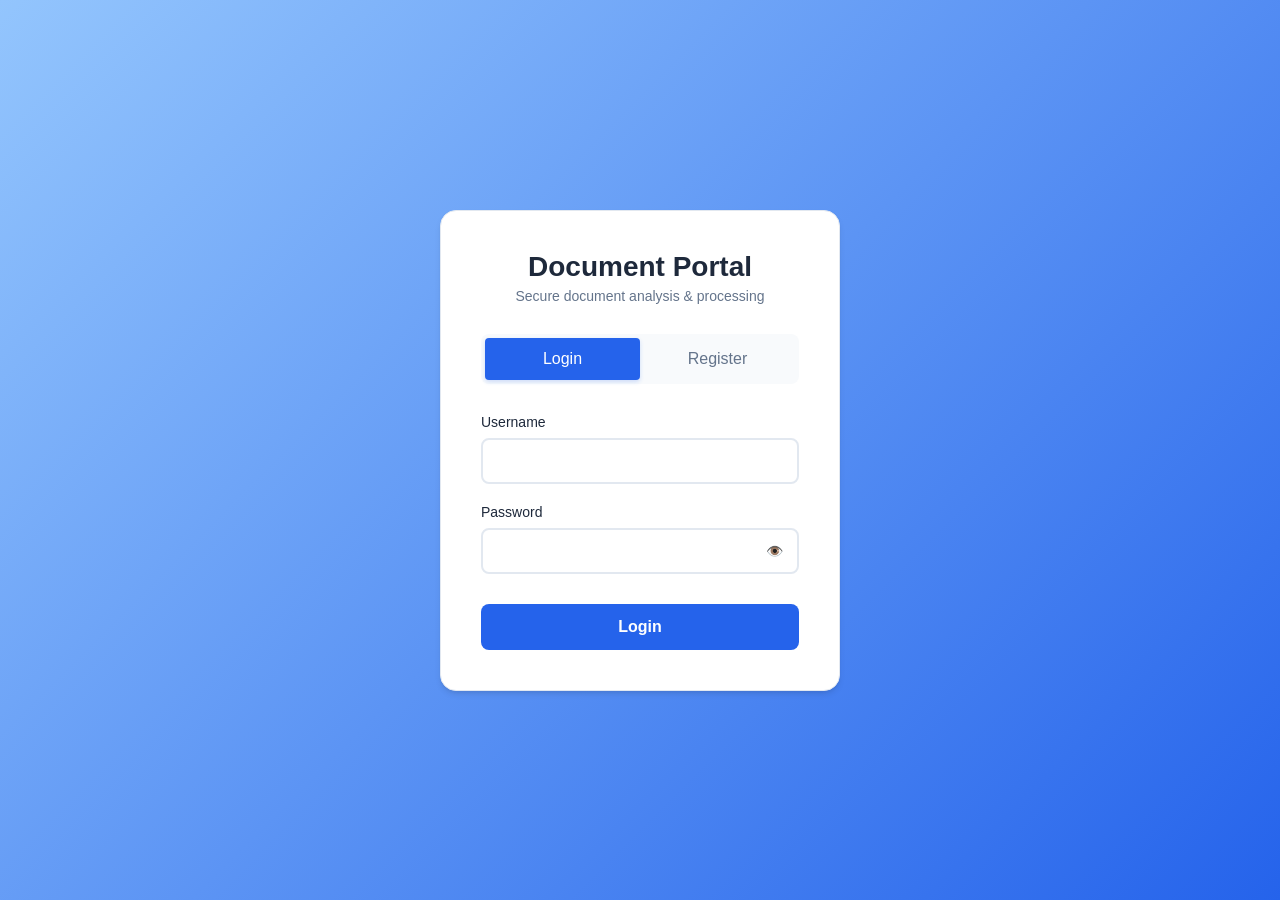
==== templates/auth.html @ d93ecd0e "Added auth and evaluation, changed ci/cd to docker" ====
<!DOCTYPE html>
<html lang="en">
  <head>
    <meta charset="UTF-8" />
    <meta name="viewport" content="width=device-width, initial-scale=1.0" />
    <title>Document Portal - Authentication</title>
    <style>
      * {
        margin: 0;
        padding: 0;
        box-sizing: border-box;
      }

      body {
        font-family: "Segoe UI", Tahoma, Geneva, Verdana, sans-serif;
        background: linear-gradient(135deg, #667eea 0%, #764ba2 100%);
        min-height: 100vh;
        display: flex;
        align-items: center;
        justify-content: center;
        padding: 20px;
      }

      .auth-container {
        background: rgba(255, 255, 255, 0.95);
        border-radius: 20px;
        box-shadow: 0 20px 40px rgba(0, 0, 0, 0.1);
        padding: 40px;
        width: 100%;
        max-width: 400px;
        backdrop-filter: blur(10px);
        border: 1px solid rgba(255, 255, 255, 0.2);
      }

      .logo {
        text-align: center;
        margin-bottom: 30px;
      }

      .logo h1 {
        color: #333;
        font-size: 28px;
        font-weight: 700;
        margin-bottom: 5px;
      }

      .logo p {
        color: #666;
        font-size: 14px;
      }

      .tab-container {
        display: flex;
        margin-bottom: 30px;
        border-radius: 10px;
        background: #f8f9fa;
        padding: 5px;
      }

      .tab {
        flex: 1;
        padding: 12px;
        text-align: center;
        border-radius: 8px;
        cursor: pointer;
        transition: all 0.3s ease;
        font-weight: 500;
        color: #666;
      }

      .tab.active {
        background: #667eea;
        color: white;
        box-shadow: 0 2px 10px rgba(102, 126, 234, 0.3);
      }

      .form-container {
        position: relative;
        overflow: hidden;
      }

      .form {
        transition: all 0.3s ease;
      }

      .form.hidden {
        transform: translateX(-100%);
        opacity: 0;
        position: absolute;
        top: 0;
        left: 0;
        width: 100%;
      }

      .form-group {
        margin-bottom: 20px;
      }

      .form-group label {
        display: block;
        margin-bottom: 8px;
        color: #333;
        font-weight: 500;
        font-size: 14px;
      }

      .form-control {
        width: 100%;
        padding: 12px 16px;
        border: 2px solid #e1e5e9;
        border-radius: 10px;
        font-size: 16px;
        transition: all 0.3s ease;
        background: #fff;
      }

      .form-control:focus {
        outline: none;
        border-color: #667eea;
        box-shadow: 0 0 0 3px rgba(102, 126, 234, 0.1);
      }

      /* Updated color scheme */
      :root {
        --primary: #2563eb;
        --primary-dark: #1d4ed8;
        --primary-light: #93c5fd;
        --secondary: #64748b;
        --secondary-light: #94a3b8;
        --accent: #f59e0b;
        --background: #f8fafc;
        --card-bg: #ffffff;
        --text: #1e293b;
        --text-light: #64748b;
        --text-lighter: #94a3b8;
        --border: #e2e8f0;
        --success: #10b981;
        --error: #ef4444;
        --warning: #f59e0b;
        --info: #3b82f6;
        --radius: 8px;
        --shadow: 0 4px 6px -1px rgba(0, 0, 0, 0.1),
          0 2px 4px -1px rgba(0, 0, 0, 0.06);
        --transition: all 0.3s ease;
      }

      body {
        font-family: "Inter", -apple-system, BlinkMacSystemFont, "Segoe UI",
          sans-serif;
        background: var(--background);
        background-image: linear-gradient(
          135deg,
          var(--primary-light) 0%,
          var(--primary) 100%
        );
        min-height: 100vh;
        display: flex;
        align-items: center;
        justify-content: center;
        padding: 20px;
      }

      .auth-container {
        background: var(--card-bg);
        border-radius: 16px;
        box-shadow: var(--shadow);
        padding: 40px;
        width: 100%;
        max-width: 400px;
        border: 1px solid var(--border);
      }

      .logo h1 {
        color: var(--text);
        font-size: 28px;
        font-weight: 700;
        margin-bottom: 5px;
      }

      .logo p {
        color: var(--text-light);
        font-size: 14px;
      }

      .tab-container {
        display: flex;
        margin-bottom: 30px;
        border-radius: var(--radius);
        background: var(--background);
        padding: 4px;
      }

      .tab {
        flex: 1;
        padding: 12px;
        text-align: center;
        border-radius: calc(var(--radius) - 4px);
        cursor: pointer;
        transition: var(--transition);
        font-weight: 500;
        color: var(--text-light);
      }

      .tab.active {
        background: var(--primary);
        color: white;
        box-shadow: 0 2px 4px rgba(37, 99, 235, 0.2);
      }

      .form-control {
        width: 100%;
        padding: 12px 16px;
        border: 2px solid var(--border);
        border-radius: var(--radius);
        font-size: 16px;
        transition: var(--transition);
        background: var(--card-bg);
        color: var(--text);
      }

      .form-control:focus {
        outline: none;
        border-color: var(--primary);
        box-shadow: 0 0 0 3px rgba(37, 99, 235, 0.1);
      }

      .form-group label {
        display: block;
        margin-bottom: 8px;
        color: var(--text);
        font-weight: 500;
        font-size: 14px;
      }

      .btn {
        width: 100%;
        padding: 14px;
        background: var(--primary);
        color: white;
        border: none;
        border-radius: var(--radius);
        font-size: 16px;
        font-weight: 600;
        cursor: pointer;
        transition: var(--transition);
        margin-top: 10px;
      }

      .btn:hover {
        background: var(--primary-dark);
        transform: translateY(-2px);
        box-shadow: 0 8px 15px rgba(37, 99, 235, 0.3);
      }

      .btn:active {
        transform: translateY(0);
      }

      .btn:disabled {
        opacity: 0.6;
        cursor: not-allowed;
        transform: none;
      }

      .alert {
        padding: 12px 16px;
        border-radius: var(--radius);
        margin-bottom: 20px;
        font-size: 14px;
        font-weight: 500;
      }

      .alert-success {
        background: rgba(16, 185, 129, 0.1);
        color: var(--success);
        border: 1px solid rgba(16, 185, 129, 0.2);
      }

      .alert-error {
        background: rgba(239, 68, 68, 0.1);
        color: var(--error);
        border: 1px solid rgba(239, 68, 68, 0.2);
      }

      .loading {
        display: inline-block;
        width: 20px;
        height: 20px;
        border: 2px solid rgba(255, 255, 255, 0.3);
        border-radius: 50%;
        border-top-color: white;
        animation: spin 0.8s ease-in-out infinite;
      }

      @keyframes spin {
        to {
          transform: rotate(360deg);
        }
      }

      .hidden {
        display: none !important;
      }

      .password-toggle {
        position: relative;
      }

      .password-toggle-btn {
        position: absolute;
        right: 12px;
        top: 50%;
        transform: translateY(-50%);
        background: none;
        border: none;
        color: var(--text-light);
        cursor: pointer;
        font-size: 14px;
        padding: 4px;
      }

      .password-toggle-btn:hover {
        color: var(--primary);
      }

      @media (max-width: 480px) {
        .auth-container {
          padding: 30px 20px;
        }

        .logo h1 {
          font-size: 24px;
        }
      }
    </style>
  </head>
  <body>
    <div class="auth-container">
      <div class="logo">
        <h1>Document Portal</h1>
        <p>Secure document analysis & processing</p>
      </div>

      <div class="tab-container">
        <div class="tab active" id="loginTab">Login</div>
        <div class="tab" id="registerTab">Register</div>
      </div>

      <div class="form-container">
        <!-- Login Form -->
        <form id="loginForm" class="form">
          <div id="loginAlert"></div>

          <div class="form-group">
            <label for="loginUsername">Username</label>
            <input
              type="text"
              id="loginUsername"
              class="form-control"
              required
            />
          </div>

          <div class="form-group">
            <label for="loginPassword">Password</label>
            <div class="password-toggle">
              <input
                type="password"
                id="loginPassword"
                class="form-control"
                required
              />
              <button
                type="button"
                class="password-toggle-btn"
                onclick="togglePassword('loginPassword')"
              >
                👁️
              </button>
            </div>
          </div>

          <button type="submit" class="btn" id="loginBtn">
            <span class="btn-text">Login</span>
            <span class="loading hidden"></span>
          </button>
        </form>

        <!-- Register Form -->
        <form id="registerForm" class="form hidden">
          <div id="registerAlert"></div>

          <div class="form-group">
            <label for="registerEmail">Email</label>
            <input
              type="email"
              id="registerEmail"
              class="form-control"
              required
            />
          </div>

          <div class="form-group">
            <label for="registerUsername">Username</label>
            <input
              type="text"
              id="registerUsername"
              class="form-control"
              minlength="3"
              required
            />
          </div>

          <div class="form-group">
            <label for="registerPassword">Password</label>
            <div class="password-toggle">
              <input
                type="password"
                id="registerPassword"
                class="form-control"
                minlength="6"
                required
              />
              <button
                type="button"
                class="password-toggle-btn"
                onclick="togglePassword('registerPassword')"
              >
                👁️
              </button>
            </div>
          </div>

          <div class="form-group">
            <label for="confirmPassword">Confirm Password</label>
            <div class="password-toggle">
              <input
                type="password"
                id="confirmPassword"
                class="form-control"
                minlength="6"
                required
              />
              <button
                type="button"
                class="password-toggle-btn"
                onclick="togglePassword('confirmPassword')"
              >
                👁️
              </button>
            </div>
          </div>

          <button type="submit" class="btn" id="registerBtn">
            <span class="btn-text">Register</span>
            <span class="loading hidden"></span>
          </button>
        </form>
      </div>
    </div>

    <script>
      // Tab switching
      const loginTab = document.getElementById("loginTab");
      const registerTab = document.getElementById("registerTab");
      const loginForm = document.getElementById("loginForm");
      const registerForm = document.getElementById("registerForm");

      loginTab.addEventListener("click", () => {
        loginTab.classList.add("active");
        registerTab.classList.remove("active");
        loginForm.classList.remove("hidden");
        registerForm.classList.add("hidden");
        clearAlerts();
      });

      registerTab.addEventListener("click", () => {
        registerTab.classList.add("active");
        loginTab.classList.remove("active");
        registerForm.classList.remove("hidden");
        loginForm.classList.add("hidden");
        clearAlerts();
      });

      // Password toggle
      function togglePassword(inputId) {
        const input = document.getElementById(inputId);
        const btn = input.nextElementSibling;

        if (input.type === "password") {
          input.type = "text";
          btn.textContent = "🙈";
        } else {
          input.type = "password";
          btn.textContent = "👁️";
        }
      }

      // Clear alerts
      function clearAlerts() {
        document.getElementById("loginAlert").innerHTML = "";
        document.getElementById("registerAlert").innerHTML = "";
      }

      // Show alert
      function showAlert(elementId, message, type) {
        const alertDiv = document.getElementById(elementId);
        alertDiv.innerHTML = `<div class="alert alert-${type}">${message}</div>`;
      }

      // Show loading
      function showLoading(btnId, show) {
        const btn = document.getElementById(btnId);
        const text = btn.querySelector(".btn-text");
        const loading = btn.querySelector(".loading");

        if (show) {
          text.classList.add("hidden");
          loading.classList.remove("hidden");
          btn.disabled = true;
        } else {
          text.classList.remove("hidden");
          loading.classList.add("hidden");
          btn.disabled = false;
        }
      }

      // Login form handler
      document
        .getElementById("loginForm")
        .addEventListener("submit", async (e) => {
          e.preventDefault();

          const username = document.getElementById("loginUsername").value;
          const password = document.getElementById("loginPassword").value;

          clearAlerts();
          showLoading("loginBtn", true);

          try {
            const response = await fetch("/auth/login", {
              method: "POST",
              headers: {
                "Content-Type": "application/json",
              },
              body: JSON.stringify({
                username: username,
                password: password,
              }),
            });

            const data = await response.json();

            if (response.ok) {
              // Store token
              localStorage.setItem("token", data.access_token);
              localStorage.setItem(
                "tokenExpiry",
                Date.now() + data.expires_in * 1000
              );

              showAlert(
                "loginAlert",
                "Login successful! Redirecting...",
                "success"
              );

              // Redirect to dashboard
              setTimeout(() => {
                window.location.href = "/dashboard";
              }, 1000);
            } else {
              showAlert("loginAlert", data.detail || "Login failed", "error");
            }
          } catch (error) {
            showAlert(
              "loginAlert",
              "Network error. Please try again.",
              "error"
            );
          } finally {
            showLoading("loginBtn", false);
          }
        });

      // Register form handler
      document
        .getElementById("registerForm")
        .addEventListener("submit", async (e) => {
          e.preventDefault();

          const email = document.getElementById("registerEmail").value;
          const username = document.getElementById("registerUsername").value;
          const password = document.getElementById("registerPassword").value;
          const confirmPassword =
            document.getElementById("confirmPassword").value;

          clearAlerts();

          // Client-side validation
          if (password !== confirmPassword) {
            showAlert("registerAlert", "Passwords do not match", "error");
            return;
          }

          if (password.length < 6) {
            showAlert(
              "registerAlert",
              "Password must be at least 6 characters",
              "error"
            );
            return;
          }

          if (username.length < 3) {
            showAlert(
              "registerAlert",
              "Username must be at least 3 characters",
              "error"
            );
            return;
          }

          showLoading("registerBtn", true);

          try {
            const response = await fetch("/auth/register", {
              method: "POST",
              headers: {
                "Content-Type": "application/json",
              },
              body: JSON.stringify({
                email: email,
                username: username,
                password: password,
                confirm_password: confirmPassword,
              }),
            });

            const data = await response.json();

            if (response.ok) {
              showAlert(
                "registerAlert",
                "Registration successful! Please login.",
                "success"
              );

              // Switch to login tab after successful registration
              setTimeout(() => {
                loginTab.click();
                document.getElementById("loginUsername").value = username;
              }, 1500);
            } else {
              showAlert(
                "registerAlert",
                data.detail || "Registration failed",
                "error"
              );
            }
          } catch (error) {
            showAlert(
              "registerAlert",
              "Network error. Please try again.",
              "error"
            );
          } finally {
            showLoading("registerBtn", false);
          }
        });

      // Check if user is already logged in
      function checkAuth() {
        const token = localStorage.getItem("token");
        const expiry = localStorage.getItem("tokenExpiry");

        if (token && expiry && Date.now() < parseInt(expiry)) {
          // User is logged in and token is not expired
          window.location.href = "/dashboard";
        }
      }

      // Check auth on page load
      checkAuth();

      // Auto-clear expired tokens
      setInterval(() => {
        const expiry = localStorage.getItem("tokenExpiry");
        if (expiry && Date.now() >= parseInt(expiry)) {
          localStorage.removeItem("token");
          localStorage.removeItem("tokenExpiry");
        }
      }, 60000); // Check every minute
    </script>
  </body>
</html>
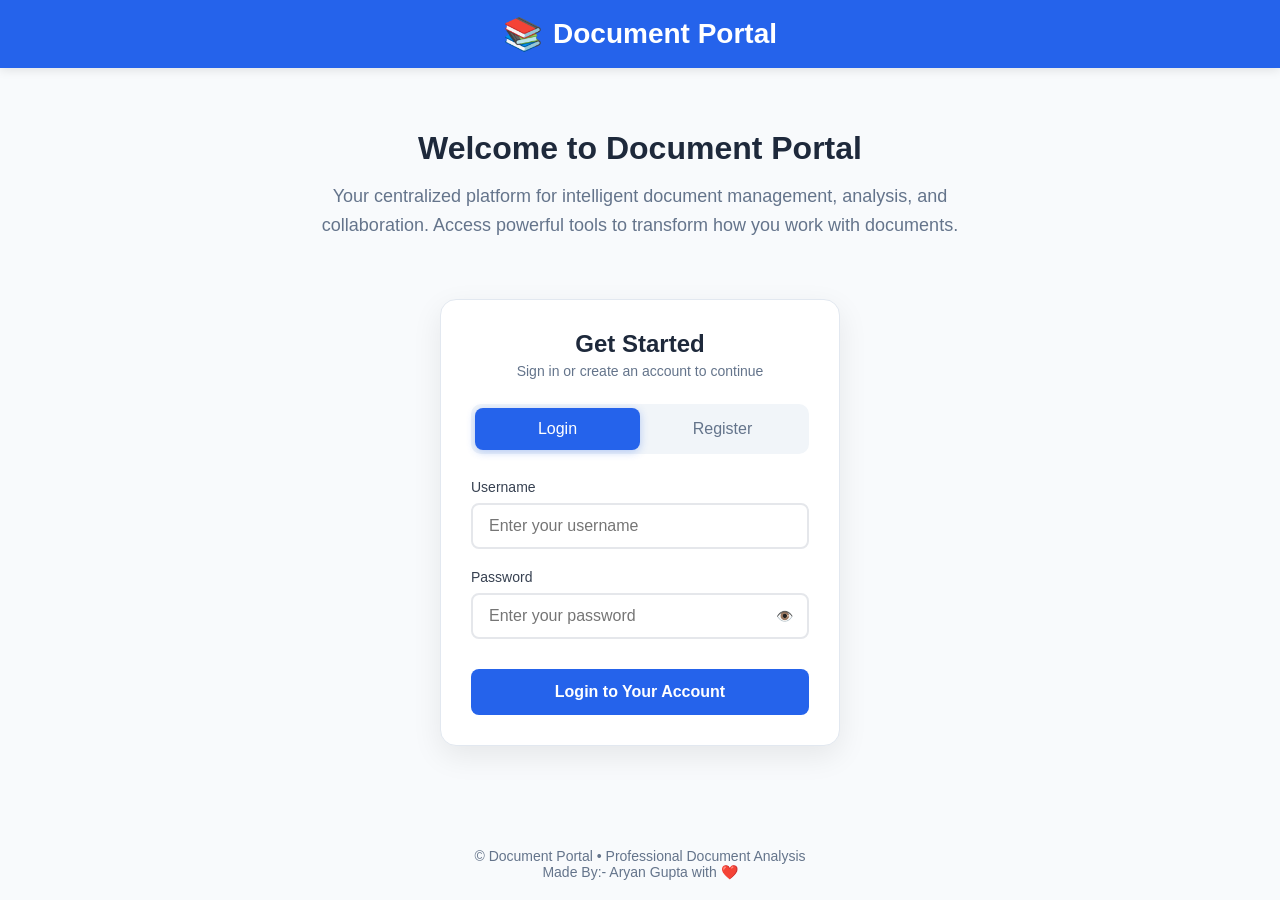
==== commit f30a7437: "Deployment ready" ====
--- a/templates/auth.html
+++ b/templates/auth.html
@@ -13,48 +13,189 @@
 
       body {
         font-family: "Segoe UI", Tahoma, Geneva, Verdana, sans-serif;
-        background: linear-gradient(135deg, #667eea 0%, #764ba2 100%);
+        background-color: #f8fafc;
         min-height: 100vh;
+        display: flex;
+        flex-direction: column;
+        padding: 0;
+      }
+
+      /* Navbar Styles */
+      .navbar {
+        background-color: #2563eb;
+        padding: 15px 0;
+        box-shadow: 0 2px 10px rgba(0, 0, 0, 0.1);
+        width: 100%;
+      }
+
+      .navbar-content {
         display: flex;
         align-items: center;
         justify-content: center;
-        padding: 20px;
-      }
-
-      .auth-container {
-        background: rgba(255, 255, 255, 0.95);
-        border-radius: 20px;
-        box-shadow: 0 20px 40px rgba(0, 0, 0, 0.1);
-        padding: 40px;
-        width: 100%;
-        max-width: 400px;
-        backdrop-filter: blur(10px);
-        border: 1px solid rgba(255, 255, 255, 0.2);
+        max-width: 1200px;
+        margin: 0 auto;
+        padding: 0 20px;
       }
 
       .logo {
-        text-align: center;
-        margin-bottom: 30px;
+        display: flex;
+        align-items: center;
+        color: white;
+        text-decoration: none;
+      }
+
+      .logo span {
+        font-size: 32px;
+        margin-right: 10px;
       }
 
       .logo h1 {
-        color: #333;
         font-size: 28px;
         font-weight: 700;
+        margin: 0;
+      }
+
+      /* Main Content */
+      .main-content {
+        display: flex;
+        justify-content: center;
+        align-items: center;
+        flex-grow: 1;
+        padding: 40px 20px;
+      }
+
+      .content-wrapper {
+        display: flex;
+        flex-direction: column;
+        max-width: 900px;
+        width: 100%;
+        gap: 40px;
+        align-items: center;
+      }
+
+      /* Welcome Section */
+      .welcome-section {
+        text-align: center;
+        max-width: 700px;
+        margin-bottom: 20px;
+      }
+
+      .welcome-section h2 {
+        color: #1e293b;
+        font-size: 32px;
+        margin-bottom: 15px;
+        font-weight: 700;
+      }
+
+      .welcome-section p {
+        color: #64748b;
+        font-size: 18px;
+        line-height: 1.6;
+      }
+
+      /* Cards Container */
+      .cards-container {
+        display: flex;
+        gap: 30px;
+        width: 100%;
+        justify-content: center;
+        flex-wrap: wrap;
+      }
+
+      /* Features Card */
+      .features-card {
+        flex: 1;
+        min-width: 300px;
+        max-width: 400px;
+        background: white;
+        border-radius: 16px;
+        padding: 30px;
+        box-shadow: 0 10px 30px rgba(0, 0, 0, 0.08);
+        border: 1px solid #e2e8f0;
+      }
+
+      .features-card h3 {
+        color: #1e293b;
+        font-size: 22px;
+        margin-bottom: 20px;
+        text-align: center;
+        font-weight: 600;
+      }
+
+      .features-list {
+        list-style: none;
+      }
+
+      .feature-item {
+        display: flex;
+        align-items: flex-start;
+        margin-bottom: 20px;
+        padding: 15px;
+        border-radius: 10px;
+        background: #f8fafc;
+        transition: transform 0.3s ease, box-shadow 0.3s ease;
+      }
+
+      .feature-item:hover {
+        transform: translateY(-3px);
+        box-shadow: 0 5px 15px rgba(0, 0, 0, 0.05);
+      }
+
+      .feature-icon {
+        font-size: 24px;
+        margin-right: 15px;
+        margin-top: 5px;
+        flex-shrink: 0;
+      }
+
+      .feature-content h4 {
+        color: #1e293b;
+        font-size: 16px;
         margin-bottom: 5px;
-      }
-
-      .logo p {
-        color: #666;
+        font-weight: 600;
+      }
+
+      .feature-content p {
+        color: #64748b;
+        font-size: 14px;
+        line-height: 1.5;
+      }
+
+      /* Auth Card */
+      .auth-card {
+        flex: 1;
+        min-width: 300px;
+        max-width: 400px;
+        background: white;
+        border-radius: 16px;
+        padding: 30px;
+        box-shadow: 0 10px 30px rgba(0, 0, 0, 0.08);
+        border: 1px solid #e2e8f0;
+      }
+
+      .logo-small {
+        text-align: center;
+        margin-bottom: 25px;
+      }
+
+      .logo-small h2 {
+        color: #1e293b;
+        font-size: 24px;
+        font-weight: 700;
+        margin-bottom: 5px;
+      }
+
+      .logo-small p {
+        color: #64748b;
         font-size: 14px;
       }
 
       .tab-container {
         display: flex;
-        margin-bottom: 30px;
+        margin-bottom: 25px;
         border-radius: 10px;
-        background: #f8f9fa;
-        padding: 5px;
+        background: #f1f5f9;
+        padding: 4px;
       }
 
       .tab {
@@ -65,13 +206,13 @@
         cursor: pointer;
         transition: all 0.3s ease;
         font-weight: 500;
-        color: #666;
+        color: #64748b;
       }
 
       .tab.active {
-        background: #667eea;
+        background: #2563eb;
         color: white;
-        box-shadow: 0 2px 10px rgba(102, 126, 234, 0.3);
+        box-shadow: 0 2px 8px rgba(37, 99, 235, 0.3);
       }
 
       .form-container {
@@ -99,7 +240,7 @@
       .form-group label {
         display: block;
         margin-bottom: 8px;
-        color: #333;
+        color: #374151;
         font-weight: 500;
         font-size: 14px;
       }
@@ -107,8 +248,8 @@
       .form-control {
         width: 100%;
         padding: 12px 16px;
-        border: 2px solid #e1e5e9;
-        border-radius: 10px;
+        border: 2px solid #e5e7eb;
+        border-radius: 8px;
         font-size: 16px;
         transition: all 0.3s ease;
         background: #fff;
@@ -116,138 +257,26 @@
 
       .form-control:focus {
         outline: none;
-        border-color: #667eea;
-        box-shadow: 0 0 0 3px rgba(102, 126, 234, 0.1);
-      }
-
-      /* Updated color scheme */
-      :root {
-        --primary: #2563eb;
-        --primary-dark: #1d4ed8;
-        --primary-light: #93c5fd;
-        --secondary: #64748b;
-        --secondary-light: #94a3b8;
-        --accent: #f59e0b;
-        --background: #f8fafc;
-        --card-bg: #ffffff;
-        --text: #1e293b;
-        --text-light: #64748b;
-        --text-lighter: #94a3b8;
-        --border: #e2e8f0;
-        --success: #10b981;
-        --error: #ef4444;
-        --warning: #f59e0b;
-        --info: #3b82f6;
-        --radius: 8px;
-        --shadow: 0 4px 6px -1px rgba(0, 0, 0, 0.1),
-          0 2px 4px -1px rgba(0, 0, 0, 0.06);
-        --transition: all 0.3s ease;
-      }
-
-      body {
-        font-family: "Inter", -apple-system, BlinkMacSystemFont, "Segoe UI",
-          sans-serif;
-        background: var(--background);
-        background-image: linear-gradient(
-          135deg,
-          var(--primary-light) 0%,
-          var(--primary) 100%
-        );
-        min-height: 100vh;
-        display: flex;
-        align-items: center;
-        justify-content: center;
-        padding: 20px;
-      }
-
-      .auth-container {
-        background: var(--card-bg);
-        border-radius: 16px;
-        box-shadow: var(--shadow);
-        padding: 40px;
-        width: 100%;
-        max-width: 400px;
-        border: 1px solid var(--border);
-      }
-
-      .logo h1 {
-        color: var(--text);
-        font-size: 28px;
-        font-weight: 700;
-        margin-bottom: 5px;
-      }
-
-      .logo p {
-        color: var(--text-light);
-        font-size: 14px;
-      }
-
-      .tab-container {
-        display: flex;
-        margin-bottom: 30px;
-        border-radius: var(--radius);
-        background: var(--background);
-        padding: 4px;
-      }
-
-      .tab {
-        flex: 1;
-        padding: 12px;
-        text-align: center;
-        border-radius: calc(var(--radius) - 4px);
-        cursor: pointer;
-        transition: var(--transition);
-        font-weight: 500;
-        color: var(--text-light);
-      }
-
-      .tab.active {
-        background: var(--primary);
-        color: white;
-        box-shadow: 0 2px 4px rgba(37, 99, 235, 0.2);
-      }
-
-      .form-control {
-        width: 100%;
-        padding: 12px 16px;
-        border: 2px solid var(--border);
-        border-radius: var(--radius);
-        font-size: 16px;
-        transition: var(--transition);
-        background: var(--card-bg);
-        color: var(--text);
-      }
-
-      .form-control:focus {
-        outline: none;
-        border-color: var(--primary);
+        border-color: #2563eb;
         box-shadow: 0 0 0 3px rgba(37, 99, 235, 0.1);
-      }
-
-      .form-group label {
-        display: block;
-        margin-bottom: 8px;
-        color: var(--text);
-        font-weight: 500;
-        font-size: 14px;
       }
 
       .btn {
         width: 100%;
         padding: 14px;
-        background: var(--primary);
+        background: #2563eb;
         color: white;
         border: none;
-        border-radius: var(--radius);
+        border-radius: 8px;
         font-size: 16px;
         font-weight: 600;
         cursor: pointer;
-        transition: var(--transition);
+        transition: all 0.3s ease;
         margin-top: 10px;
       }
 
       .btn:hover {
-        background: var(--primary-dark);
+        background: #1d4ed8;
         transform: translateY(-2px);
         box-shadow: 0 8px 15px rgba(37, 99, 235, 0.3);
       }
@@ -264,7 +293,7 @@
 
       .alert {
         padding: 12px 16px;
-        border-radius: var(--radius);
+        border-radius: 8px;
         margin-bottom: 20px;
         font-size: 14px;
         font-weight: 500;
@@ -272,13 +301,13 @@
 
       .alert-success {
         background: rgba(16, 185, 129, 0.1);
-        color: var(--success);
+        color: #10b981;
         border: 1px solid rgba(16, 185, 129, 0.2);
       }
 
       .alert-error {
         background: rgba(239, 68, 68, 0.1);
-        color: var(--error);
+        color: #ef4444;
         border: 1px solid rgba(239, 68, 68, 0.2);
       }
 
@@ -313,150 +342,212 @@
         transform: translateY(-50%);
         background: none;
         border: none;
-        color: var(--text-light);
+        color: #6b7280;
         cursor: pointer;
         font-size: 14px;
         padding: 4px;
       }
 
       .password-toggle-btn:hover {
-        color: var(--primary);
-      }
-
-      @media (max-width: 480px) {
-        .auth-container {
-          padding: 30px 20px;
-        }
-
-        .logo h1 {
-          font-size: 24px;
+        color: #2563eb;
+      }
+
+      /* Footer */
+      .footer {
+        text-align: center;
+        padding: 20px;
+        color: #64748b;
+        font-size: 14px;
+        margin-top: 20px;
+      }
+
+      @media (max-width: 768px) {
+        .cards-container {
+          flex-direction: column;
+          align-items: center;
+        }
+
+        .features-card,
+        .auth-card {
+          width: 100%;
+          max-width: 400px;
+        }
+
+        .welcome-section h2 {
+          font-size: 26px;
+        }
+
+        .welcome-section p {
+          font-size: 16px;
         }
       }
     </style>
   </head>
   <body>
-    <div class="auth-container">
-      <div class="logo">
-        <h1>Document Portal</h1>
-        <p>Secure document analysis & processing</p>
+    <!-- Navbar -->
+    <nav class="navbar">
+      <div class="navbar-content">
+        <a href="#" class="logo">
+          <span class="logo">📚</span>
+          <h1>Document Portal</h1>
+        </a>
       </div>
-
-      <div class="tab-container">
-        <div class="tab active" id="loginTab">Login</div>
-        <div class="tab" id="registerTab">Register</div>
-      </div>
-
-      <div class="form-container">
-        <!-- Login Form -->
-        <form id="loginForm" class="form">
-          <div id="loginAlert"></div>
-
-          <div class="form-group">
-            <label for="loginUsername">Username</label>
-            <input
-              type="text"
-              id="loginUsername"
-              class="form-control"
-              required
-            />
-          </div>
-
-          <div class="form-group">
-            <label for="loginPassword">Password</label>
-            <div class="password-toggle">
-              <input
-                type="password"
-                id="loginPassword"
-                class="form-control"
-                required
-              />
-              <button
-                type="button"
-                class="password-toggle-btn"
-                onclick="togglePassword('loginPassword')"
-              >
-                👁️
-              </button>
+    </nav>
+
+    <!-- Main Content -->
+    <div class="main-content">
+      <div class="content-wrapper">
+        <!-- Welcome Section -->
+        <div class="welcome-section">
+          <h2>Welcome to Document Portal</h2>
+          <p>
+            Your centralized platform for intelligent document management,
+            analysis, and collaboration. Access powerful tools to transform how
+            you work with documents.
+          </p>
+        </div>
+
+        <!-- Cards Container -->
+        <div class="cards-container">
+          <!-- Features Card -->
+          <!-- Auth Card -->
+          <div class="auth-card">
+            <div class="logo-small">
+              <h2>Get Started</h2>
+              <p>Sign in or create an account to continue</p>
+            </div>
+
+            <div class="tab-container">
+              <div class="tab active" id="loginTab">Login</div>
+              <div class="tab" id="registerTab">Register</div>
+            </div>
+
+            <div class="form-container">
+              <!-- Login Form -->
+              <form id="loginForm" class="form">
+                <div id="loginAlert"></div>
+
+                <div class="form-group">
+                  <label for="loginUsername">Username</label>
+                  <input
+                    type="text"
+                    id="loginUsername"
+                    class="form-control"
+                    placeholder="Enter your username"
+                    required
+                  />
+                </div>
+
+                <div class="form-group">
+                  <label for="loginPassword">Password</label>
+                  <div class="password-toggle">
+                    <input
+                      type="password"
+                      id="loginPassword"
+                      class="form-control"
+                      placeholder="Enter your password"
+                      required
+                    />
+                    <button
+                      type="button"
+                      class="password-toggle-btn"
+                      onclick="togglePassword('loginPassword')"
+                    >
+                      👁️
+                    </button>
+                  </div>
+                </div>
+
+                <button type="submit" class="btn" id="loginBtn">
+                  <span class="btn-text">Login to Your Account</span>
+                  <span class="loading hidden"></span>
+                </button>
+              </form>
+
+              <!-- Register Form -->
+              <form id="registerForm" class="form hidden">
+                <div id="registerAlert"></div>
+
+                <div class="form-group">
+                  <label for="registerEmail">Email Address</label>
+                  <input
+                    type="email"
+                    id="registerEmail"
+                    class="form-control"
+                    placeholder="Enter your email"
+                    required
+                  />
+                </div>
+
+                <div class="form-group">
+                  <label for="registerUsername">Username</label>
+                  <input
+                    type="text"
+                    id="registerUsername"
+                    class="form-control"
+                    placeholder="Choose a username"
+                    minlength="3"
+                    required
+                  />
+                </div>
+
+                <div class="form-group">
+                  <label for="registerPassword">Password</label>
+                  <div class="password-toggle">
+                    <input
+                      type="password"
+                      id="registerPassword"
+                      class="form-control"
+                      placeholder="Create a password"
+                      minlength="6"
+                      required
+                    />
+                    <button
+                      type="button"
+                      class="password-toggle-btn"
+                      onclick="togglePassword('registerPassword')"
+                    >
+                      👁️
+                    </button>
+                  </div>
+                </div>
+
+                <div class="form-group">
+                  <label for="confirmPassword">Confirm Password</label>
+                  <div class="password-toggle">
+                    <input
+                      type="password"
+                      id="confirmPassword"
+                      class="form-control"
+                      placeholder="Confirm your password"
+                      minlength="6"
+                      required
+                    />
+                    <button
+                      type="button"
+                      class="password-toggle-btn"
+                      onclick="togglePassword('confirmPassword')"
+                    >
+                      👁️
+                    </button>
+                  </div>
+                </div>
+
+                <button type="submit" class="btn" id="registerBtn">
+                  <span class="btn-text">Create Account</span>
+                  <span class="loading hidden"></span>
+                </button>
+              </form>
             </div>
           </div>
-
-          <button type="submit" class="btn" id="loginBtn">
-            <span class="btn-text">Login</span>
-            <span class="loading hidden"></span>
-          </button>
-        </form>
-
-        <!-- Register Form -->
-        <form id="registerForm" class="form hidden">
-          <div id="registerAlert"></div>
-
-          <div class="form-group">
-            <label for="registerEmail">Email</label>
-            <input
-              type="email"
-              id="registerEmail"
-              class="form-control"
-              required
-            />
-          </div>
-
-          <div class="form-group">
-            <label for="registerUsername">Username</label>
-            <input
-              type="text"
-              id="registerUsername"
-              class="form-control"
-              minlength="3"
-              required
-            />
-          </div>
-
-          <div class="form-group">
-            <label for="registerPassword">Password</label>
-            <div class="password-toggle">
-              <input
-                type="password"
-                id="registerPassword"
-                class="form-control"
-                minlength="6"
-                required
-              />
-              <button
-                type="button"
-                class="password-toggle-btn"
-                onclick="togglePassword('registerPassword')"
-              >
-                👁️
-              </button>
-            </div>
-          </div>
-
-          <div class="form-group">
-            <label for="confirmPassword">Confirm Password</label>
-            <div class="password-toggle">
-              <input
-                type="password"
-                id="confirmPassword"
-                class="form-control"
-                minlength="6"
-                required
-              />
-              <button
-                type="button"
-                class="password-toggle-btn"
-                onclick="togglePassword('confirmPassword')"
-              >
-                👁️
-              </button>
-            </div>
-          </div>
-
-          <button type="submit" class="btn" id="registerBtn">
-            <span class="btn-text">Register</span>
-            <span class="loading hidden"></span>
-          </button>
-        </form>
+        </div>
       </div>
+    </div>
+
+    <!-- Footer -->
+    <div class="footer">
+      <div>© Document Portal • Professional Document Analysis</div>
+      <div class="tiny">Made By:- Aryan Gupta with ❤️</div>
     </div>
 
     <script>
